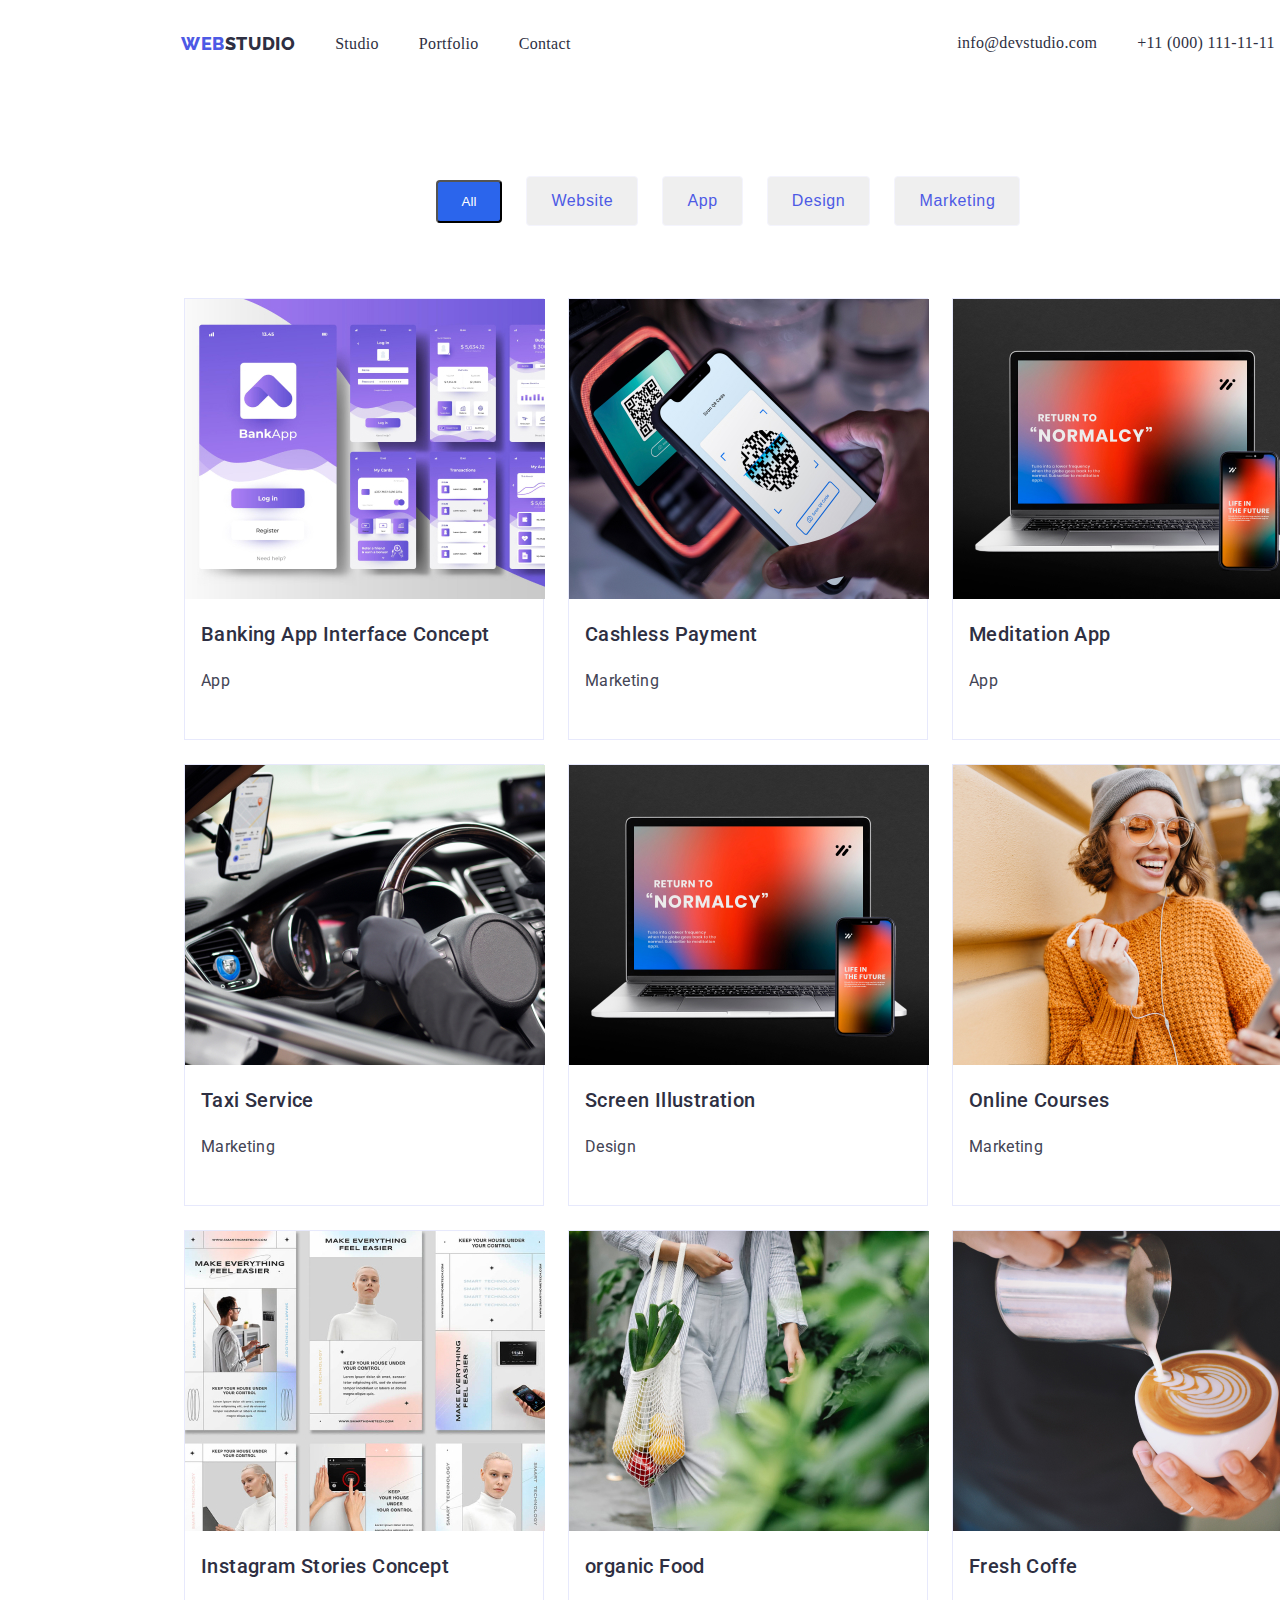
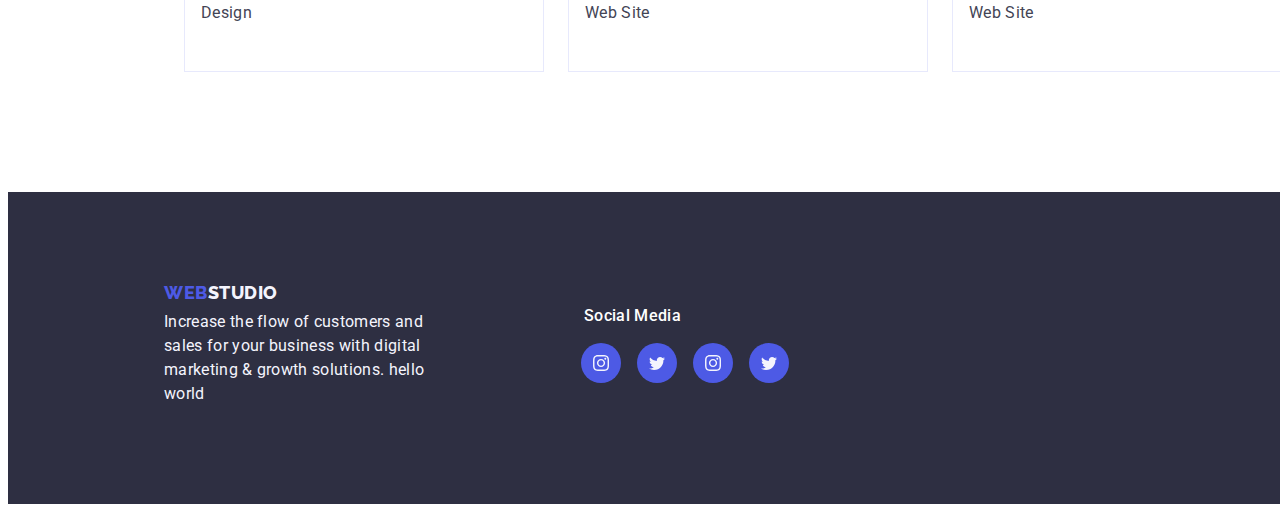
==== portfolio.html @ b47fa4e6 "Initial commit" ====
<!DOC TYPE html>
<html lang="en">
<head>
    <meta charset="UTF-8">
    <meta name="viewport" content="width=device-width, initial-scale=1.0">
   <!-- fonts Link -->
    <link rel="preconnect" href="https://fonts.googleapis.com">
    <link rel="preconnect" href="https://fonts.gstatic.com" crossorigin>
    <link href="https://fonts.googleapis.com/css2?family=Raleway:wght@800&family=Roboto:wght@400;500;700;900&display=swap" rel="stylesheet">
   
    <!-- CSS -->
    <link rel="stylesheet" href="css/styles.css">
    <title>homework-4</title>
    
</head>
<body>
    
     <!-- NAVIGATION SECTION  -->

    <header class="container">
        
        <div class="nav-display">
            <a href="" class="logo"> <span class="logo-web">Web</span><span class="logo-studio">studio</span> </a>
            <nav class="display-list">
                <ul class="about list">
                    <li>
                        <a href="index.html" class="link">Studio</a>
                    </li>
                    <li>
                        <a href="" class="link">Portfolio</a>
                    </li>
                    <li>
                        <a href="" class="link">Contact</a>
                    </li>
                </ul>
            </nav>
        </div>
        <ul class="link-list list">
            <li>
                <a href="" class="link">info@devstudio.com </a>
            </li>
            <li>
                <a href="" class="link">+11 (000) 111-11-11 </a>
            </li>
        </ul>
    
    </header>
    
       <!-- PORTFOLIO SECTION  -->
    <main>
        <section class="portfolio-folder">

            <div class="portfolio-btn">

                <button class="all-btn">All</button>
                <button class="website-btn">Website</button>
                <button class="app-btn">App</button>
                <button class="design-btn">Design</button>
                <button class="marketing-btn">Marketing</button>
            </div>

            

            <div class="portfolio-container">

                <ul class="portfolio-cards list">

                    <li class="cards">
                        <img src="./images/banking-interface.jpg" alt="banking-app" width="360px" height="300px" />
                        <div class="project-caption">
                            <h3 class="cards-title">Banking App Interface Concept</h3>
                            <p class="cards-caption">App</p>
                        </div>
                    </li>

                    <li class="cards">
                        <img src="./images/cashless-payment.jpg" alt="cashless-payments" width="360px" height="300px" />
                        <div class="project-caption">
                            <h3 class="cards-title">Cashless Payment</h3>
                            <p class="cards-caption">Marketing</p>
                        </div>
                    </li>

                    <li class="cards">
                        <img src="./images/meditation-app.jpg" alt="meditation app" width="360px" height="300px" />
                        <div class="project-caption">
                            <h3 class="cards-title">Meditation App</h3>
                            <p class="cards-caption">App</p>
                        </div>
                    </li>  

                    <li class="cards">
                        <img src="./images/taxi-service.jpg" alt="taxi service" width="360px" height="300px" />
                        <div class="project-caption">
                            <h3 class="cards-title">Taxi Service</h3>
                            <p class="cards-caption">Marketing</p>
                        </div>
                    </li>  

                    <li class="cards">
                        <img src="./images/meditation-app.jpg" alt="Screen Illustration" width="360px" height="300px" />
                        <div class="project-caption">
                            <h3 class="cards-title">Screen Illustration</h3>
                            <p class="cards-caption">Design</p>
                        </div>
                    </li>  

                    <li class="cards">
                        <img src="./images/online-courses.jpg" alt="Online Courses" width="360px" height="300px" />
                        <div class="project-caption">
                            <h3 class="cards-title">Online Courses</h3>
                            <p class="cards-caption">Marketing</p>
                        </div>
                    </li>  

                    <li class="cards">
                        <img src="./images/instagram-stories.jpg" alt="Instagram Stories Concept" width="360px" height="300px" />
                        <div class="project-caption">
                            <h3 class="cards-title">Instagram Stories Concept</h3>
                            <p class="cards-caption">Design</p>
                        </div>
                    </li>  

                    <li class="cards">
                        <img src="./images/org anic-foods.jpg" alt="Organic food" width="360px" height="300px" />
                        <div class="project-caption">
                            <h3 class="cards-title">organic Food</h3>
                            <p class="cards-caption">Web Site</p>
                        </div>
                    </li>  

                    <li class="cards">
                        <img src="./images/cofee.jpg" alt="Coffe" width="360px" height="300px" />
                        <div class="project-caption">
                            <h3 class="cards-title">Fresh Coffe</h3>
                            <p class="cards-caption">Web Site</p>
                        </div>
                    </li>  

            </ul>
            </div>
        </section>
    </main>


    <footer class="last-page">

        <div class="last-page-item">
    
            <a href="#" class="footer-logo"> <span class="footer-logo-web">Web</span><span class="footer-logo-studio">studio</span> </a>
            <p class="last-page-caption">
                Increase the flow of customers and <br />
                sales for your business with digital<br />
                marketing & growth solutions. hello world
            </p>
           
        </div>
        
        <div class="social-media-title"> social media </div> 

        <div class="social-media">

        <a class="social-media-icons" href="#">
            <svg width="16" height="16">
                <use href="./images/icons.svg#instagram-2"></use>
            </svg>
        </a>

        <a class="social-media-icons">
            <svg width="16" height="16">
                <use href="./images/icons.svg#twitter"></use>
            </svg>
        </a>

        <a class="social-media-icons" href="#">
            <svg width="16" height="16">
                <use href="./images/icons.svg#instagram-2"></use>
            </svg>
        </a>

        <a class="social-media-icons">
            <svg width="16" height="16">
                <use href="./images/icons.svg#twitter"></use>
            </svg>
        </a>
        
        <!-- <a class="social-media-icons">
            <svg width="16" height="16">
                <use href="./images/icons.svg#facebook-1"></use>
            </svg>
        </a> -->

        <!-- <a class="social-media-icons">
            <svg width="16" height="16">
                <use href="./images/icons.svg#linkedin2"></use>
            </svg>
        </a> -->
      
    </div> 
        </footer>
---- css/styles.css ----
:root{
    --white: #ffffff;
    --cornflower: #E7E9FC;
    --IRISH: #4D5AE5;
    --NAVYBLUE: #2E2F42; 
    --SLATE: #434455;
    --CLOUD: #f4f4fd;
    --OCEAN:  #2B65EC;
    --LIGHTSLATE: #8e8f99;

}

.body{
    font-family: 'Roboto'sans-serif;
}
*{
    box-sizing: border-box;
}

/* GENERAL STYLING */
.list{
    list-style: none;
    
}
.link{
    text-decoration: none;
    color: var(--NAVYBLUE);
    font-size: 16px;
    font-weight: 500;
    line-height: 1.5px;
    letter-spacing: 0.32px
    
    
}


.logo{
    text-decoration: none;
    font-family: 'Raleway';
    font-size: 18px;
    font-weight: 800;
    line-height: 1.5px; /* 116.667% */
    letter-spacing: 0.54px;
    text-transform: uppercase;
    
}
.logo-web{
    color: var(--IRISH);
    
}
.logo-studio{
    color: var(--NAVYBLUE);
    
}

/* END OF GENERAL STYLING */

/* ABOUT NAVIGATION */
.container{
    width: 1440px;
    height: 72px;
    display: flex;
    justify-content: space-around;

}

.nav-list{
    display: flex;
    align-items: center;
    
}

.about{
    display: flex;
    gap: 40px;
}
.about :hover, .about:focus{
    color: var(--IRISH);
}
.link-list :hover, .link-list :focus{
    color: var(--IRISH);
}

.link-list{
    display: flex;
    gap: 40px;
    padding-top: 10px;      
}

.nav-display{
    display: flex;
    align-items: center;
   
    
}

/* END OF ABOUT NAVIGATION */

/* HERO BANNER STYLING */

.hero{
    background: var(--NAVYBLUE);
    background-image: url(../images/bg-photo.jpg);
    background-size: cover;
    padding-top: 188px;
    padding-bottom: 188px;
    text-align: center;  

    position: relative;
    isolation: isolate;
}

.hero::after{
    content: '';
    position: absolute;
    z-index: -1;
    inset: 0;
    background: var(--NAVYBLUE);
    opacity: .5;

}

.hero-banner{
    text-align: center;
    color: var(--white);
    font-size: 56px;
    font-weight: 700;
    letter-spacing: 1.12px;
}
.hero-btn{
    font-size: 16px;
    font-family: 500;
    line-height: 1.5em;
    letter-spacing: 0.64px;
    padding: 16px 32px;
    gap: 10px;
    border-radius: 4px;
    background-color: var(--IRISH);
    color: var(--white);
    box-shadow: 0px 4px 4px 0px rgba(0,0,0,0,.15);
    cursor: pointer;

}

/* END OF HERO BANNER STYLING  */

/* DISCRIPTION LIST STYLING  */

.discription{
    background:var(--white);
    width: 1440px;
    margin-top: 112px;
   
}

.discription-list{
    display: flex;
    justify-content: center;
    align-items: center;
    gap: 24px;
   
    
}

.caption{
    color: var(--NAVYBLUE);
    font-size: 20px;
    font-weight: 500;
    padding-bottom: 8px;
    line-height: 1.5em;
    letter-spacing: 0.4px;
    margin-top: 20px;
}

.caption-name{
    color: var(--SLATE);
    margin: 0px 0px;
    font-size: 16px;
    font-weight: 400;
    line-height: 1.5em;
    letter-spacing: 0.32px;
}

.discription-icons{
    display: flex;
    justify-content: center;
    align-items: center;
    background-color: var(--CLOUD);
    padding: 24px 100px;
    border-radius: 4px;
}

/* DISCRIPTION STYLING END  */

    /* SAMPLE PHOTOS STYLING  */

    .sample-photos{
        width: 1440px;
        
    }

    .head-title{
        display: flex;
        justify-content: center;
        text-align: center;
        margin-top: 112px;
        color: var(--NAVYBLUE);
        font-family: 'Roboto';
        font-size: 36px;
        font-weight: 700;
        line-height: 2.5em;
        letter-spacing: 0.72px;
        text-transform: capitalize;
    }

    .group-photos{
        display: flex;
        justify-content: center;
        align-items: center;
        margin-top: 72px;
        gap: 24px;
    }

    /* SAMPLE PHOTOS STYLING END  */

    /* TEAM MEMBERS STYLING  */

    .team-members{
        width: 1440px;
        height: 780px;
        background: var(--CLOUD);
    }
    .members-title{
        display: flex;
        justify-content: center;
        text-align: center;
        margin-top: 120px;
        padding-top: 120px;
        padding-bottom: 30px;
        color: var(--NAVYBLUE);
        font-family:'Roboto';
        font-size: 36px;
        font-weight: 700;
        line-height: 2.5em;
        letter-spacing: 0.72px;
        text-transform: capitalize;

    }
    .team-members-list{
        display: flex;
        justify-content: center;
        align-items: center;
        gap: 24px;
    }
    .members{
       background: var(--white);
       width: 260px;
       height: 104px;
       padding: 32px 0px;
    }
    .members-name{
        text-align: center;
        font-size: 20px;
        font-weight: 500;
        margin: 0;
        letter-spacing: 0.4px;
        padding: 8px 0px;
    }

    .members-account{
        background: var(--white);
        display: flex;
        align-items: center;
        justify-content: space-around;
    }

    .soc-med{
        width: 40px;
        height: 40px;
        background-color: var(--IRISH);
        border-radius: 50%;
        display: flex;
        align-items: center;
        justify-content: center;      
    }

    .soc-med svg{
        fill: var(--CLOUD);
    }

    /* TEAM MEMBERS STYLING END  */

    /* CUSTOMERS STYLING */

    .customers{
        width: 1440px;
        height: 200px;       
    }
    
    .customer-title{
        text-align: center;
        margin-top: 120px;
        font-family: 'Roboto';
        font-size: 36px;
        font-weight: 700;
        line-height: 2.5;
        letter-spacing: 0.72px;
        text-transform: capitalize;
    }

   .customer-tag{
    margin-bottom: 120px;
    display: flex;
    align-items: center;
    justify-content: center;
    gap: 24px;
   }
   .icons-borders{
    width: 168px;
    height: 88px;
   }
   .icons-borders svg{
    width: 168px;
    height: 88px;
    padding: 16px 32px;
    border: 1px solid;
    border-radius: 4px;
    border-color: var(--SLATE);
    fill: var(--LIGHTSLATE);
   }
    
   /* END OF CUSTOMER STYLING  */

   /* FOOTER SECTION STYLING */

   .last-page{
    background: var(--NAVYBLUE);
    width: 1440px;
    height: 312px;
    margin-top: 120px;
   }

   .footer-logo{
    text-decoration: none;
    font-family: 'Raleway';
    font-size: 18px;
    font-weight: 800;
    line-height: 1.5px; /* 116.667% */
    letter-spacing: 0.54px;
    text-transform: uppercase;
   }

   .footer-logo-web{
     color: var(--IRISH);
   }

   .footer-logo-studio{
     color: var(--CLOUD)
   }

   .last-page-caption{
    color: var(--CLOUD);
    font-family: 'Roboto';
    font-size: 16px;
    font-weight: 400;
    line-height: 1.5em;
    letter-spacing: 0.32px;
    margin-top: 16px;
   }

   .last-page-item{
    width: 264px;
    height: 112px;
    margin-left: 156px;
    padding-top: 100px;
    
   }

   .social-media{
    display: flex;
    align-items: center;
    justify-content: center;
    margin-right: 6%;
    padding-top: 15px;
    gap: 16px;
   }

   .social-media-title{
    color: var(--white);
    font-family: 'Roboto';
    margin-left: 40%;
    font-size: 16px;
    font-weight: 500;
    line-height: 1.5em;
    letter-spacing: 0.32px;
    text-transform: capitalize;
    
   }

   .social-media-icons{
    width: 40px;
    height: 40px;
    background-color: var(--IRISH);
    border-radius: 50%;
     display: flex;
    align-items: center;
    justify-content: center; 
   }

   .social-media-icons svg{
    fill: var(--CLOUD);
   }

   /* END OF FOOTER SECTION STYLING */

   /* PORTFOLIO BUTTON STYLING SECTION  */

   .portfolio-folder{
      width: 1440px;
   }

   .portfolio-btn{
      display: flex;
      align-items: center;
      justify-content: center;
      margin-top: 96px;
      gap: 24px;
   }

   .website-btn{
     color: var(--IRISH);
     font-family: 'Roboto' sans-serif;
     font-size: 16px;
     font-weight: 500;
     line-height: 1.5em;
     letter-spacing: 0.64px;
     border: 1px solid var(--CLOUD);
     border-radius: 4px;
     padding: 12px 24px;
   }

   .app-btn{
     color: var(--IRISH);
     font-family: 'Roboto' sans-serif;
     font-size: 16px;
     font-weight: 500;
     line-height: 1.5em;
     letter-spacing: 0.64px;
     border: 1px solid var(--CLOUD);
     border-radius: 4px;
     padding: 12px 24px;
   }

   .design-btn{
     color: var(--IRISH);
     font-family: 'Roboto' sans-serif;
     font-size: 16px;
     font-weight: 500;
     line-height: 1.5em;
     letter-spacing: 0.64px;
     border: 1px solid var(--CLOUD);
     border-radius: 4px;
     padding: 12px 24px;
   }

   .marketing-btn{
     color: var(--IRISH);
     font-family: 'Roboto' sans-serif;
     font-size: 16px;
     font-weight: 500;
     line-height: 1.5em;
     letter-spacing: 0.64px;
     border: 1px solid var(--CLOUD);
     border-radius: 4px;
     padding: 12px 24px;
   }

   .all-btn{
     background-color: var(--OCEAN);
     color: var(--white);
     padding: 12px 24px;
     border-radius: 4px;
   }

   /* END PORTFOLIO BUTTON STYLING SECTION */

   /* PORTFOLIO CARDS STYLING */

   .portfolio-container{
     width: 1440px;
   }

   .portfolio-cards{
    width: 100%;
    flex-wrap: wrap;
    display: flex;
    justify-content: center;
    align-items: center;
    gap: 24px;
    margin-top: 72px;
   }

   .cards{
    width: 30%;
   }

   .cards-title{
    color: var(--NAVYBLUE);
    font-family: 'Roboto';
    font-size: 20px;
    font-weight: 500;
    line-height: 1.5em;
    letter-spacing: 0.4px;
    padding-left: 16px;
    padding-right: 16px;
   }

   .cards-caption{
    color: var(--SLATE);
    font-family: 'Roboto';
    font-size: 16px;
    font-weight: 400;
    line-height: 1.5em;
    letter-spacing: 0.32px;
    padding-left: 16px;
    padding-right: 16px;
    padding-bottom: 30px;
    
   }

   .project-caption{
     
   }

   .cards{
    width: 360px;
    gap: 32;
    border: 1px solid var(--cornflower);
    background: var(--white);
   }
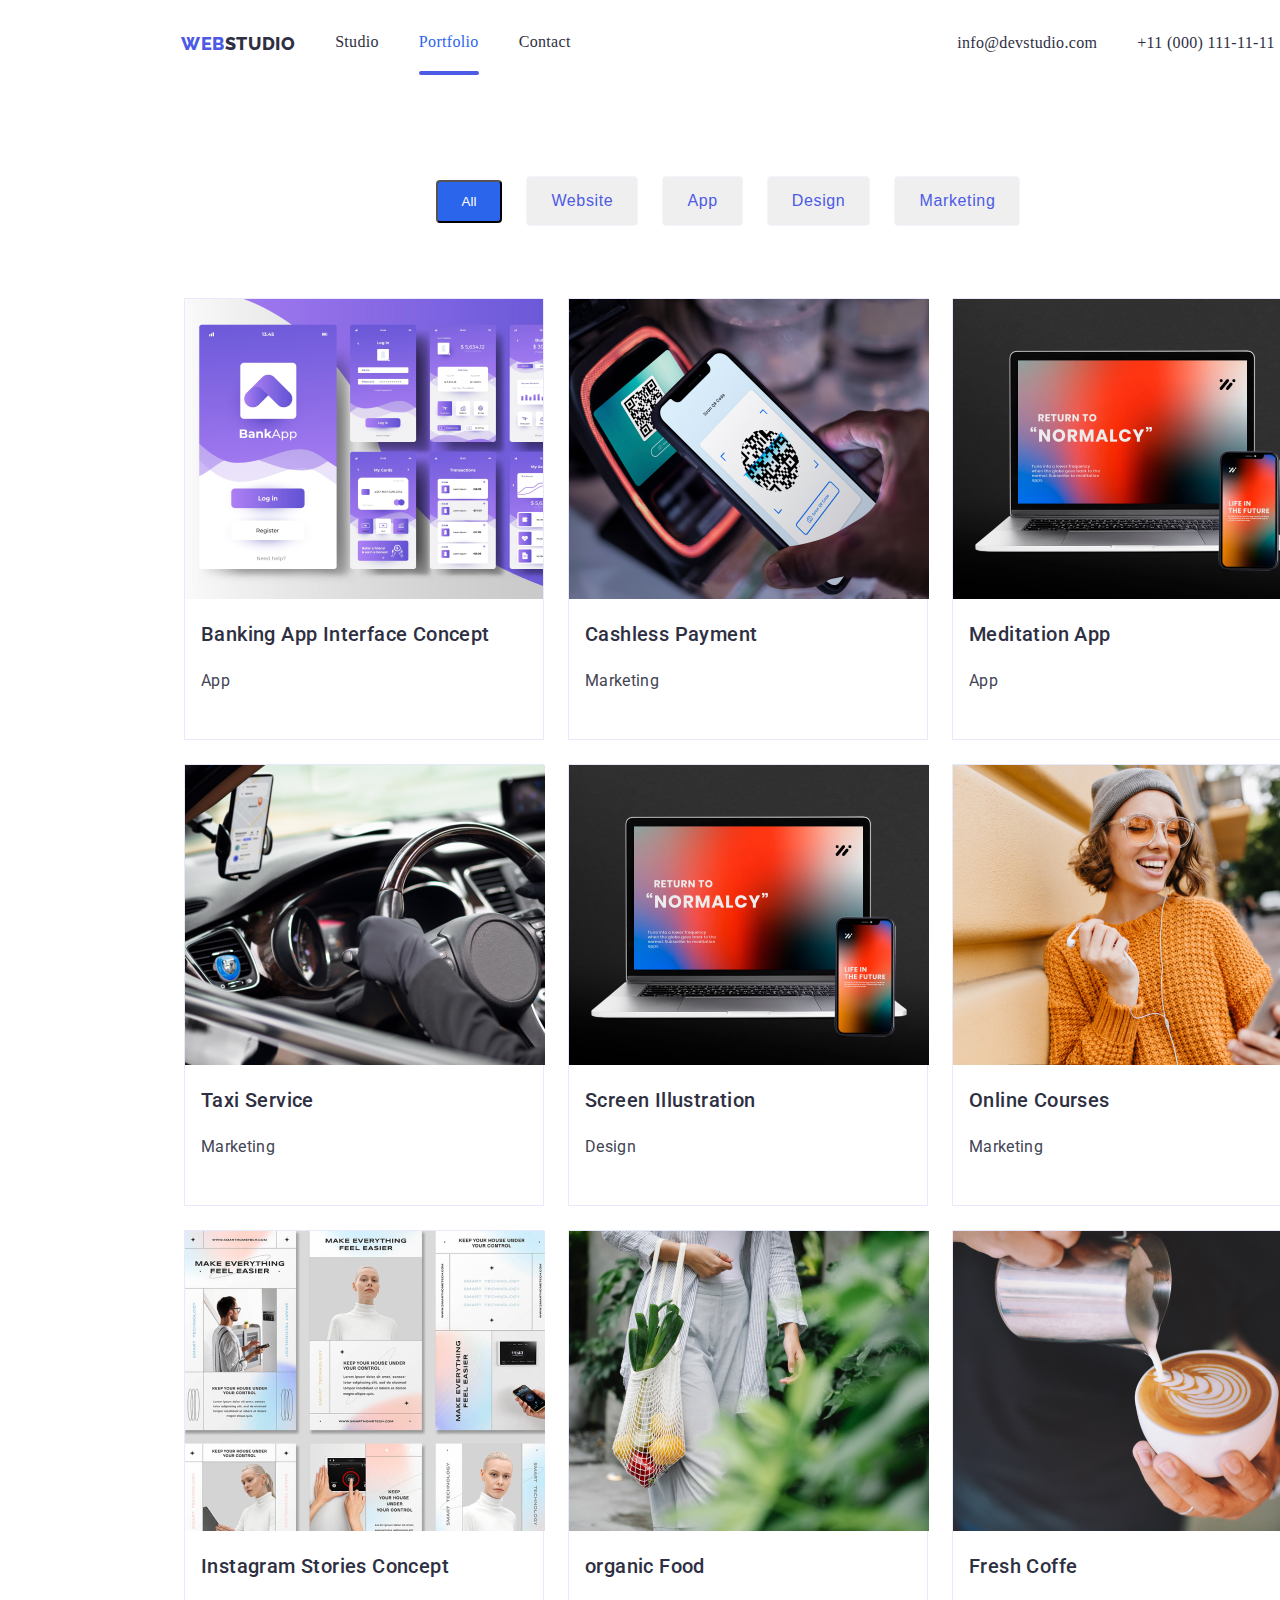
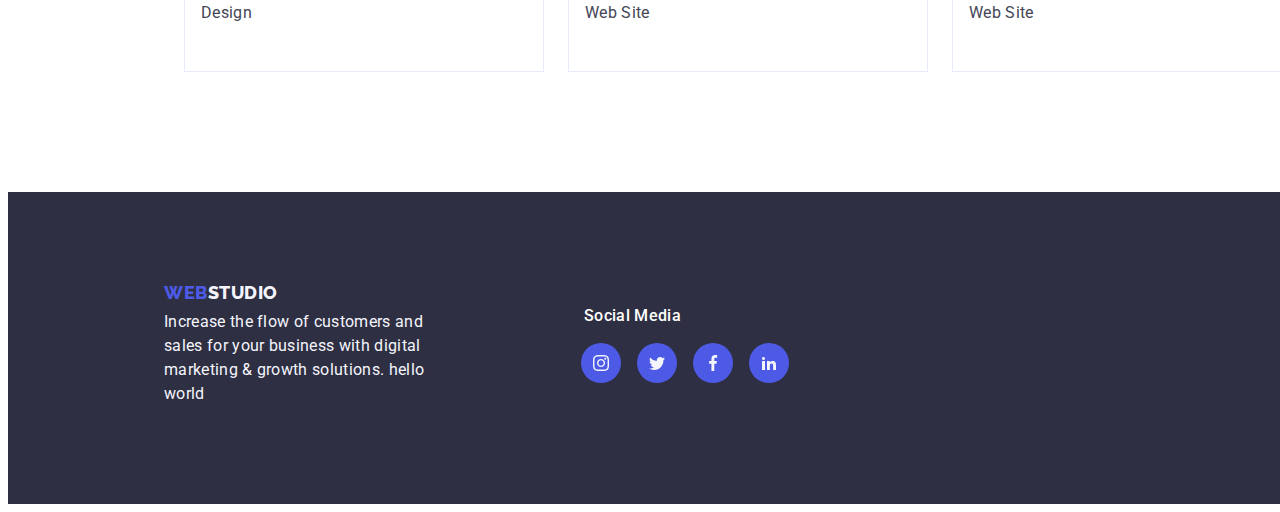
==== commit e6685ba3: "done hw #4" ====
--- a/portfolio.html
+++ b/portfolio.html
@@ -27,7 +27,7 @@
                         <a href="index.html" class="link">Studio</a>
                     </li>
                     <li>
-                        <a href="" class="link">Portfolio</a>
+                        <a href="portfolio.html" class="link active">Portfolio</a>
                     </li>
                     <li>
                         <a href="" class="link">Contact</a>
@@ -66,7 +66,18 @@
                 <ul class="portfolio-cards list">
 
                     <li class="cards">
-                        <img src="./images/banking-interface.jpg" alt="banking-app" width="360px" height="300px" />
+                        <div class="cards-list">
+                            <img src="./images/banking-interface.jpg" alt="banking-app" width="360px" height="300px" />
+
+                            <div class="card-captions">
+                                <p>
+                                    Lorem ipsum, dolor sit amet consectetur adipisicing elit. Ipsam, libero molestiae natus nesciunt quae obcaecati nam minima
+                                     facilis voluptates repudiandae voluptatem, rem nisi suscipit delectus soluta? 
+                                     Cupiditate ullam obcaecati deserunt!
+                                </p>
+                            </div>
+                        </div>
+                        
                         <div class="project-caption">
                             <h3 class="cards-title">Banking App Interface Concept</h3>
                             <p class="cards-caption">App</p>
@@ -141,6 +152,10 @@
             </div>
         </section>
     </main>
+
+    <!-- END OF PORTFOLIO SECTION  -->
+
+    <!-- FOTER SECTION  -->
 
 
     <footer class="last-page">
@@ -174,27 +189,18 @@
 
         <a class="social-media-icons" href="#">
             <svg width="16" height="16">
-                <use href="./images/icons.svg#instagram-2"></use>
+                <use href="./images/icons.svg#facebook-1"></use>
             </svg>
         </a>
 
         <a class="social-media-icons">
             <svg width="16" height="16">
-                <use href="./images/icons.svg#twitter"></use>
-            </svg>
-        </a>
-        
-        <!-- <a class="social-media-icons">
-            <svg width="16" height="16">
-                <use href="./images/icons.svg#facebook-1"></use>
-            </svg>
-        </a> -->
-
-        <!-- <a class="social-media-icons">
-            <svg width="16" height="16">
                 <use href="./images/icons.svg#linkedin2"></use>
             </svg>
-        </a> -->
+        </a>
+          
       
     </div> 
-        </footer>+        </footer>
+
+        <!-- END OF FOOTER SECTION  -->--- a/css/styles.css
+++ b/css/styles.css
@@ -89,9 +89,22 @@
 
 .nav-display{
     display: flex;
-    align-items: center;
-   
-    
+    align-items: center;   
+}
+
+.active{
+    color: var(--OCEAN);
+}
+
+.active::after{
+    content: "";
+    display: block;
+    height: 4px;
+    width: 100%;
+    border-radius: 2px;
+    background-color: var(--IRISH);
+    position: relative;
+    top: 20px;
 }
 
 /* END OF ABOUT NAVIGATION */
@@ -139,8 +152,49 @@
     color: var(--white);
     box-shadow: 0px 4px 4px 0px rgba(0,0,0,0,.15);
     cursor: pointer;
-
-}
+}
+.backdrop{
+    width: 100%;
+    height: 100%;
+    background-color: rgba(0,0,0,0.4);
+    position: fixed;
+    top: 0;
+    display: flex;
+    justify-content: center;
+    align-items: center;
+    transition: opacity 250ms cubic-bezier(0.4, 0, 0.2, 1);
+}
+
+.modal{
+    width: 408px;
+    height: 584px;
+    background-color: var(--white);
+    border-radius: 4px;
+    padding: 24px;
+} 
+
+ .is-hidden{
+    pointer-events: none;
+    opacity: 0;
+}
+.modal-close-btn{
+    border-radius: 100%;
+    border: 1px solid rgba(0,0,0.1);
+    background-color: var(--white);
+    width: 30px;
+    height: 30px;
+    color: var(--OCEAN);
+    margin-left: auto;
+    display: block;
+    cursor: pointer;
+    /* transition: flll 250ms cubic-bezier(0.4, 0, 0.2, 1), border 250ms cubic-bezier (0.4, 0, 0.2, 1); */
+}
+
+.backdrop :hover{
+    color: red;
+}
+
+    
 
 /* END OF HERO BANNER STYLING  */
 
@@ -503,7 +557,6 @@
    .cards{
     width: 30%;
    }
-
    .cards-title{
     color: var(--NAVYBLUE);
     font-family: 'Roboto';
@@ -528,10 +581,6 @@
     
    }
 
-   .project-caption{
-     
-   }
-
    .cards{
     width: 360px;
     gap: 32;
@@ -539,6 +588,37 @@
     background: var(--white);
    }
 
+   .card-captions{
+    position: absolute;
+    background-color: rgba(77,90,229.1);
+    color: var(--white);
+    width: 100%;
+    height: 100%;
+    top: 0;
+    left: 0;
+    opacity: 0;
+    transform: translateY(100%);
+    transition: transform 0.25s cubic-bezier(0.4, 0, 0.2, 1);
+   }
+
+   .cards-list{
+    position: relative;
+    width: 100%;
+    display: block;
+    overflow: hidden;
+   }
+
+   .cards:hover .card-captions{
+    opacity: 0.7;
+    transform: translateY(0);
+
+   }
+
+   .card-captions p{
+    padding: 40px 32px;
+   }
+
+  /* END OF PORTFOLIO CARDS STLING  */
    
    
 
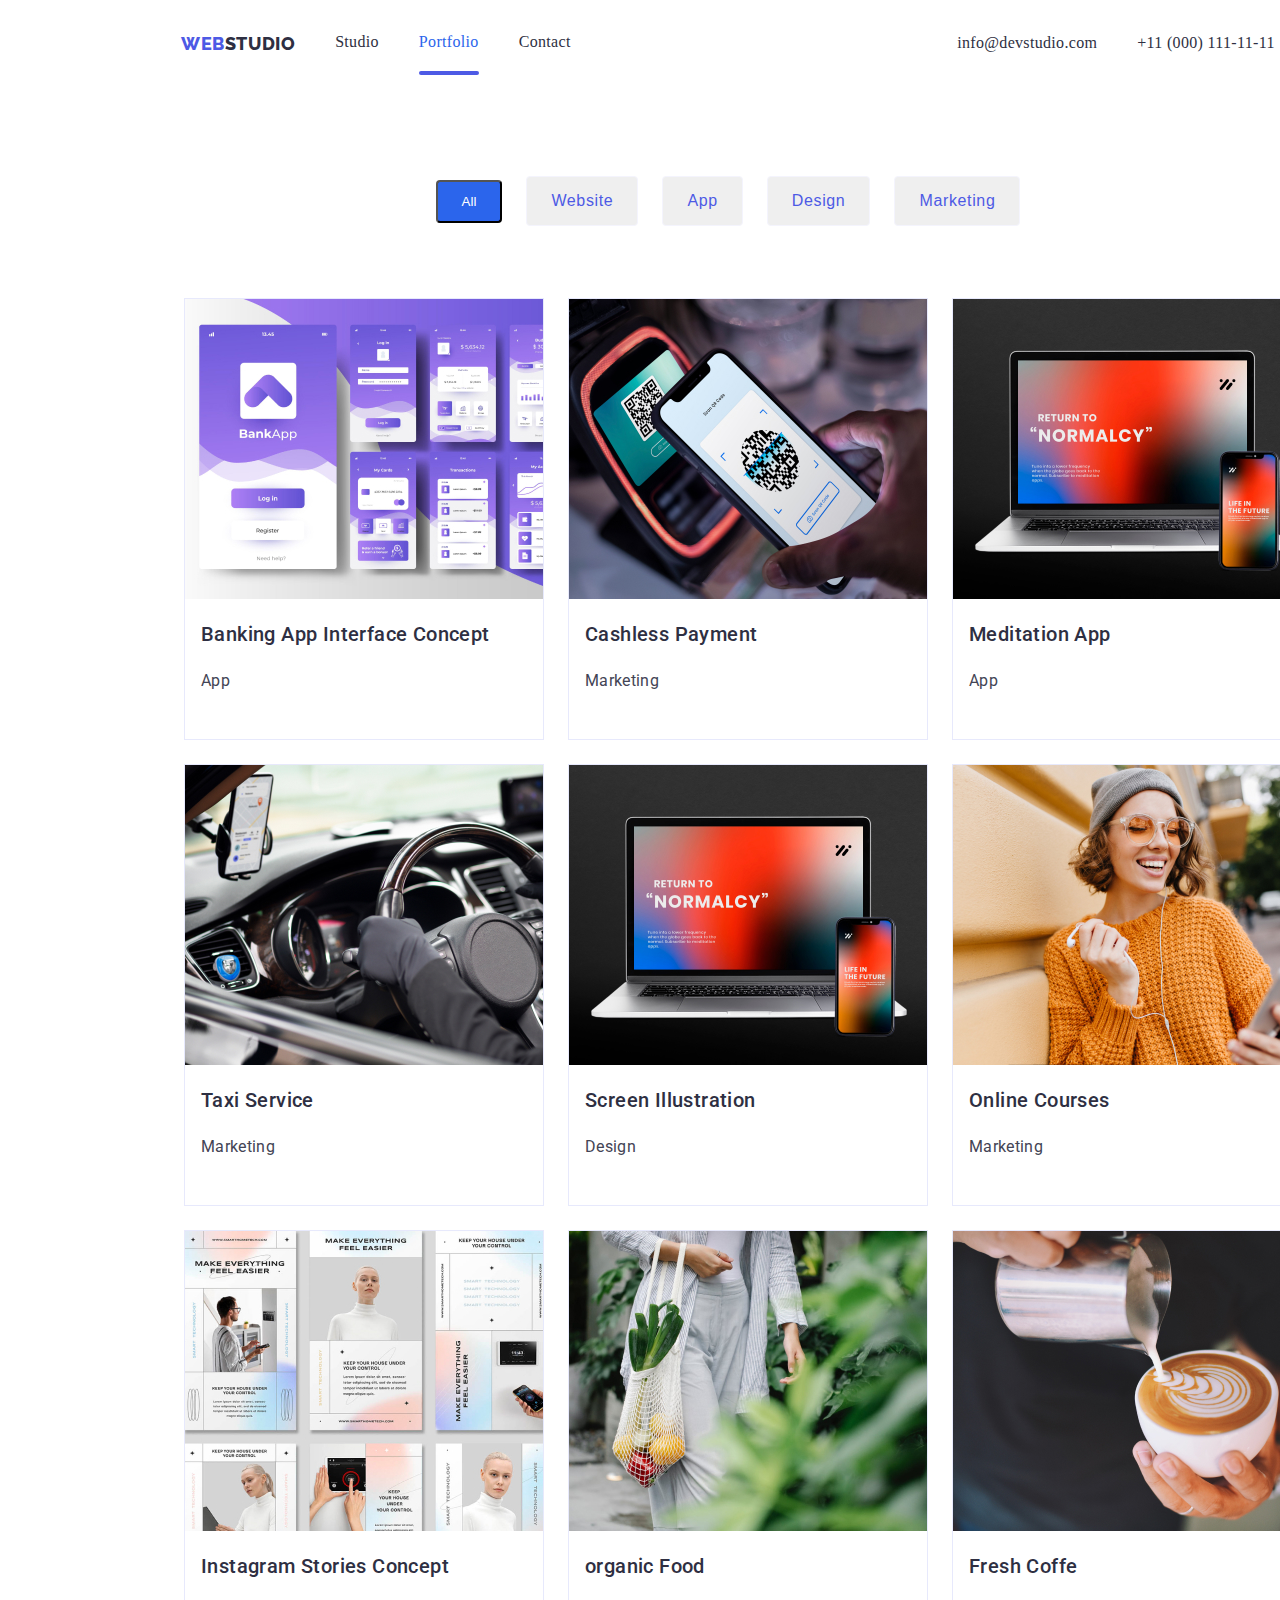
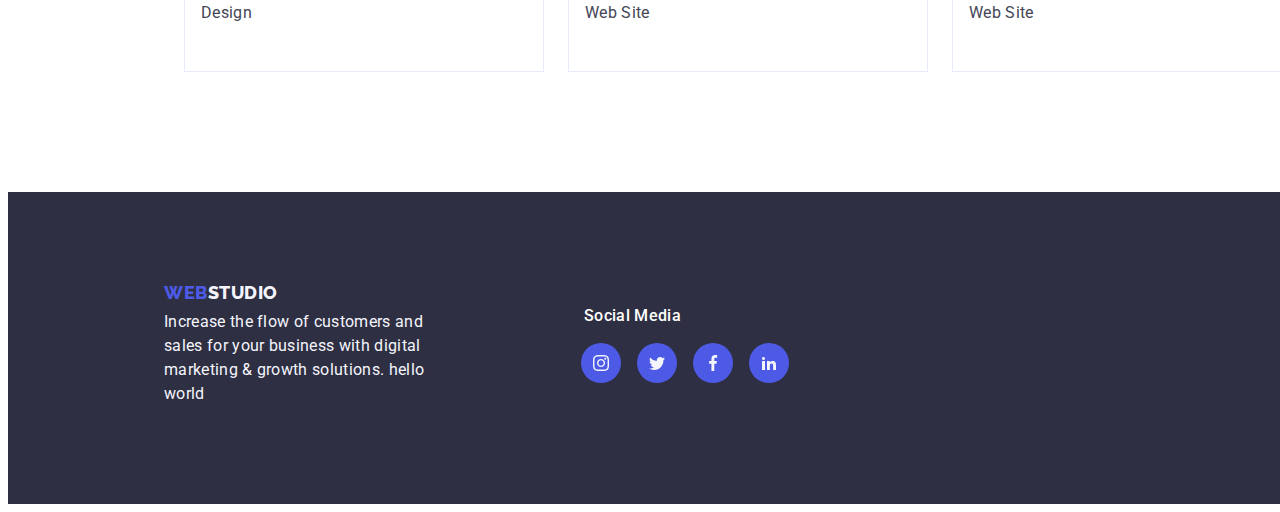
==== commit 4565501e: "finish" ====
--- a/portfolio.html
+++ b/portfolio.html
@@ -71,9 +71,9 @@
 
                             <div class="card-captions">
                                 <p>
-                                    Lorem ipsum, dolor sit amet consectetur adipisicing elit. Ipsam, libero molestiae natus nesciunt quae obcaecati nam minima
-                                     facilis voluptates repudiandae voluptatem, rem nisi suscipit delectus soluta? 
-                                     Cupiditate ullam obcaecati deserunt!
+                                    14 Stylish and User-Friendly App Design Concepts · Task Manager App 
+                                     Calorie Tracker App · Exotic Fruit Ecommerce App ·
+                                      Cloud Storage App
                                 </p>
                             </div>
                         </div>
@@ -85,7 +85,17 @@
                     </li>
 
                     <li class="cards">
-                        <img src="./images/cashless-payment.jpg" alt="cashless-payments" width="360px" height="300px" />
+                        <div class="cards-list">
+                            <img src="./images/cashless-payment.jpg" alt="cashless-payments" width="360px" height="300px" />
+                            <div class="card-captions">
+                                <p>
+                                    14 Stylish and User-Friendly App Design Concepts · Task Manager App 
+                                     Calorie Tracker App · Exotic Fruit Ecommerce App ·
+                                      Cloud Storage App
+                                </p>
+                            </div>
+                        </div>
+                       
                         <div class="project-caption">
                             <h3 class="cards-title">Cashless Payment</h3>
                             <p class="cards-caption">Marketing</p>
@@ -93,7 +103,17 @@
                     </li>
 
                     <li class="cards">
-                        <img src="./images/meditation-app.jpg" alt="meditation app" width="360px" height="300px" />
+                        <div class="cards-list">
+                            <img src="./images/meditation-app.jpg" alt="meditation app" width="360px" height="300px" />
+                            <div class="card-captions">
+                                <p>
+                                    14 Stylish and User-Friendly App Design Concepts · Task Manager App 
+                                     Calorie Tracker App · Exotic Fruit Ecommerce App ·
+                                      Cloud Storage App
+                                </p>
+                            </div>
+                        </div>
+                        
                         <div class="project-caption">
                             <h3 class="cards-title">Meditation App</h3>
                             <p class="cards-caption">App</p>
@@ -101,7 +121,17 @@
                     </li>  
 
                     <li class="cards">
-                        <img src="./images/taxi-service.jpg" alt="taxi service" width="360px" height="300px" />
+                        <div class="cards-list">
+                            <img src="./images/taxi-service.jpg" alt="taxi service" width="360px" height="300px" />
+                            <div class="card-captions">
+                                <p>
+                                    14 Stylish and User-Friendly App Design Concepts · Task Manager App 
+                                     Calorie Tracker App · Exotic Fruit Ecommerce App ·
+                                      Cloud Storage App
+                                </p>
+                            </div>
+                        </div>
+                        
                         <div class="project-caption">
                             <h3 class="cards-title">Taxi Service</h3>
                             <p class="cards-caption">Marketing</p>
@@ -109,7 +139,17 @@
                     </li>  
 
                     <li class="cards">
-                        <img src="./images/meditation-app.jpg" alt="Screen Illustration" width="360px" height="300px" />
+                        <div class="cards-list">
+                            <img src="./images/meditation-app.jpg" alt="Screen Illustration" width="360px" height="300px" />
+                            <div class="card-captions">
+                                <p>
+                                    14 Stylish and User-Friendly App Design Concepts · Task Manager App 
+                                     Calorie Tracker App · Exotic Fruit Ecommerce App ·
+                                      Cloud Storage App
+                                </p>
+                            </div>
+                        </div>
+                        
                         <div class="project-caption">
                             <h3 class="cards-title">Screen Illustration</h3>
                             <p class="cards-caption">Design</p>
@@ -117,7 +157,17 @@
                     </li>  
 
                     <li class="cards">
-                        <img src="./images/online-courses.jpg" alt="Online Courses" width="360px" height="300px" />
+                        <div class="cards-list">
+                            <img src="./images/online-courses.jpg" alt="Online Courses" width="360px" height="300px" />
+                            <div class="card-captions">
+                                <p>
+                                    14 Stylish and User-Friendly App Design Concepts · Task Manager App 
+                                     Calorie Tracker App · Exotic Fruit Ecommerce App ·
+                                      Cloud Storage App
+                                </p>
+                            </div>
+                        </div>
+                       
                         <div class="project-caption">
                             <h3 class="cards-title">Online Courses</h3>
                             <p class="cards-caption">Marketing</p>
@@ -125,7 +175,17 @@
                     </li>  
 
                     <li class="cards">
-                        <img src="./images/instagram-stories.jpg" alt="Instagram Stories Concept" width="360px" height="300px" />
+                        <div class="cards-list">
+                            <img src="./images/instagram-stories.jpg" alt="Instagram Stories Concept" width="360px" height="300px" />
+                            <div class="card-captions">
+                                <p>
+                                    14 Stylish and User-Friendly App Design Concepts · Task Manager App 
+                                     Calorie Tracker App · Exotic Fruit Ecommerce App ·
+                                      Cloud Storage App
+                                </p>
+                            </div>
+                        </div>
+                        
                         <div class="project-caption">
                             <h3 class="cards-title">Instagram Stories Concept</h3>
                             <p class="cards-caption">Design</p>
@@ -133,7 +193,17 @@
                     </li>  
 
                     <li class="cards">
-                        <img src="./images/org anic-foods.jpg" alt="Organic food" width="360px" height="300px" />
+                        <div class="cards-list">
+                            <img src="./images/org anic-foods.jpg" alt="Organic food" width="360px" height="300px" />
+                            <div class="card-captions">
+                                <p>
+                                    14 Stylish and User-Friendly App Design Concepts · Task Manager App 
+                                     Calorie Tracker App · Exotic Fruit Ecommerce App ·
+                                      Cloud Storage App
+                                </p>
+                            </div>
+                        </div>
+                       
                         <div class="project-caption">
                             <h3 class="cards-title">organic Food</h3>
                             <p class="cards-caption">Web Site</p>
@@ -141,7 +211,17 @@
                     </li>  
 
                     <li class="cards">
-                        <img src="./images/cofee.jpg" alt="Coffe" width="360px" height="300px" />
+                        <div class="cards-list">
+                            <img src="./images/cofee.jpg" alt="Coffe" width="360px" height="300px" />
+                            <div class="card-captions">
+                                <p>
+                                    14 Stylish and User-Friendly App Design Concepts · Task Manager App 
+                                     Calorie Tracker App · Exotic Fruit Ecommerce App ·
+                                      Cloud Storage App
+                                </p>
+                            </div>
+                        </div>
+                        
                         <div class="project-caption">
                             <h3 class="cards-title">Fresh Coffe</h3>
                             <p class="cards-caption">Web Site</p>
--- a/css/styles.css
+++ b/css/styles.css
@@ -616,6 +616,11 @@
 
    .card-captions p{
     padding: 40px 32px;
+    font-family: 'Roboto';
+    font-size: 16px;
+    font-weight: 400;
+    line-height: 1.5em;
+    letter-spacing: 0.32px;
    }
 
   /* END OF PORTFOLIO CARDS STLING  */
